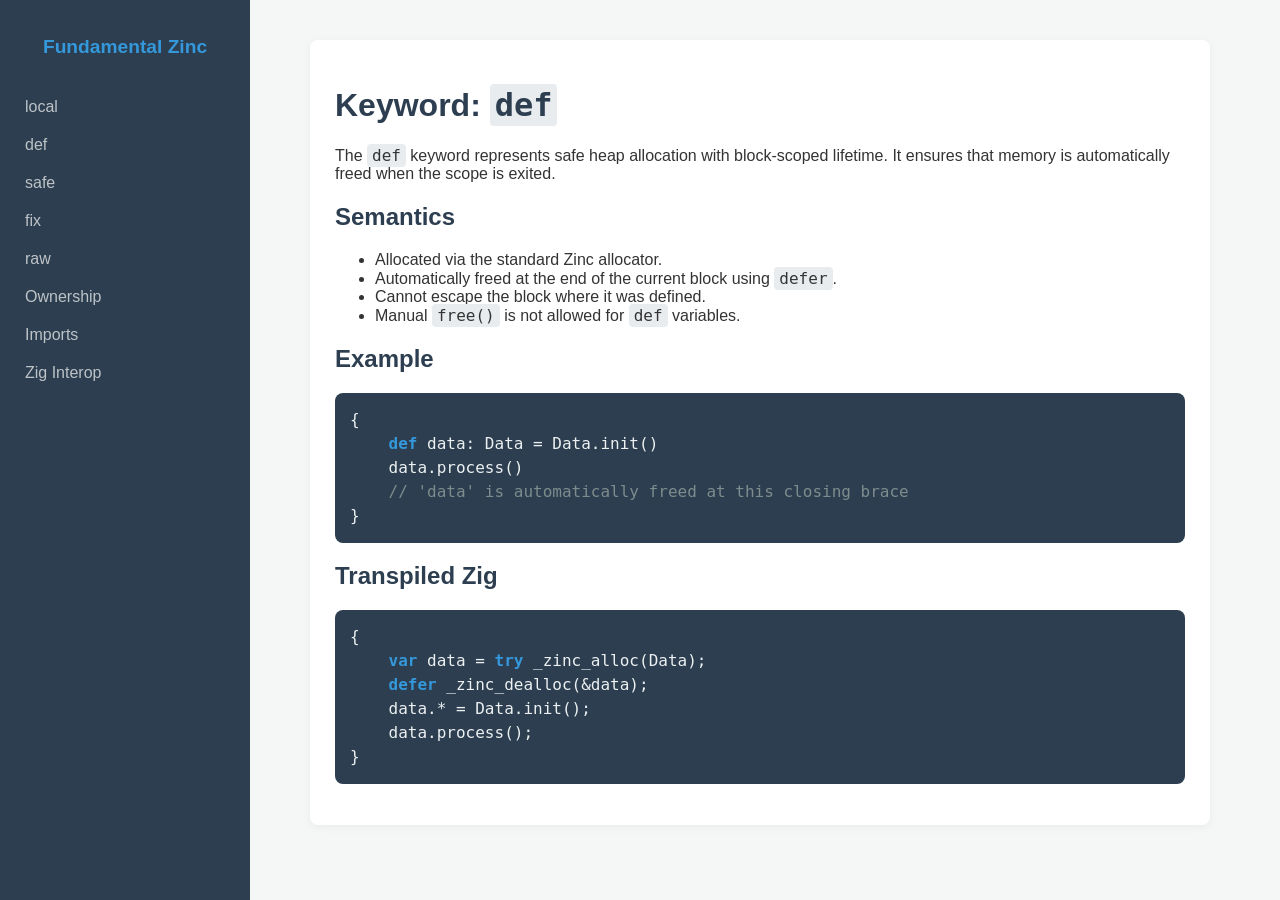
==== docs/keywords/def.html @ 9520e179 "Expand Fundamental Zinc documentation and finalize FZC. - Refactored documentation into a multi-file" ====
<!DOCTYPE html>
<html lang="en">
<head>
    <meta charset="UTF-8">
    <meta name="viewport" content="width=device-width, initial-scale=1.0">
    <title>Zinc Documentation - def</title>
    <link rel="stylesheet" href="../style.css">
</head>
<body>
    <nav>
        <h2><a href="../index.html">Fundamental Zinc</a></h2>
        <ul>
            <li><a href="local.html">local</a></li>
            <li><a href="def.html">def</a></li>
            <li><a href="safe.html">safe</a></li>
            <li><a href="fix.html">fix</a></li>
            <li><a href="raw.html">raw</a></li>
            <li><a href="ownership.html">Ownership</a></li>
            <li><a href="imports.html">Imports</a></li>
            <li><a href="zig.html">Zig Interop</a></li>
        </ul>
    </nav>
    <main>
        <div class="card">
            <h1>Keyword: <code>def</code></h1>
            <p>The <code>def</code> keyword represents safe heap allocation with block-scoped lifetime. It ensures that memory is automatically freed when the scope is exited.</p>

            <h2>Semantics</h2>
            <ul>
                <li>Allocated via the standard Zinc allocator.</li>
                <li>Automatically freed at the end of the current block using <code>defer</code>.</li>
                <li>Cannot escape the block where it was defined.</li>
                <li>Manual <code>free()</code> is not allowed for <code>def</code> variables.</li>
            </ul>

            <h2>Example</h2>
            <pre>{
    <span class="keyword">def</span> data: Data = Data.init()
    data.process()
    <span class="comment">// 'data' is automatically freed at this closing brace</span>
}</pre>

            <h2>Transpiled Zig</h2>
            <pre>{
    <span class="keyword">var</span> data = <span class="keyword">try</span> _zinc_alloc(Data);
    <span class="keyword">defer</span> _zinc_dealloc(&data);
    data.* = Data.init();
    data.process();
}</pre>
        </div>
    </main>
</body>
</html>
---- docs/style.css ----
:root {
    --primary-color: #3498db;
    --secondary-color: #2c3e50;
    --bg-color: #f4f7f6;
    --text-color: #333;
    --code-bg: #e8ecef;
    --sidebar-width: 250px;
}
body {
    font-family: 'Segoe UI', Tahoma, Geneva, Verdana, sans-serif;
    margin: 0;
    display: flex;
    background-color: var(--bg-color);
    color: var(--text-color);
}
nav {
    width: var(--sidebar-width);
    background-color: var(--secondary-color);
    color: white;
    height: 100vh;
    position: fixed;
    overflow-y: auto;
    padding: 20px 0;
}
nav h2 {
    text-align: center;
    margin-bottom: 30px;
    font-size: 1.2rem;
    color: var(--primary-color);
}
nav h2 a {
    color: var(--primary-color);
    text-decoration: none;
}
nav ul {
    list-style: none;
    padding: 0;
}
nav ul li {
    padding: 10px 25px;
}
nav ul li a {
    color: #bdc3c7;
    text-decoration: none;
    transition: 0.3s;
    display: block;
}
nav ul li a:hover {
    color: white;
    padding-left: 5px;
}
main {
    margin-left: var(--sidebar-width);
    padding: 40px 60px;
    max-width: 900px;
}
h1, h2, h3 {
    color: var(--secondary-color);
}
.card {
    background: white;
    padding: 25px;
    margin-bottom: 30px;
    border-radius: 8px;
    box-shadow: 0 2px 10px rgba(0,0,0,0.05);
}
code {
    background-color: var(--code-bg);
    padding: 2px 5px;
    border-radius: 4px;
    font-family: 'Consolas', monospace;
}
pre {
    background-color: var(--secondary-color);
    color: #ecf0f1;
    padding: 15px;
    border-radius: 8px;
    overflow-x: auto;
    font-family: 'Consolas', monospace;
    line-height: 1.5;
}
.keyword { color: #3498db; font-weight: bold; }
.comment { color: #7f8c8d; }
.string { color: #e67e22; }
footer {
    margin-top: 50px;
    text-align: center;
    color: #7f8c8d;
    font-size: 0.9rem;
}
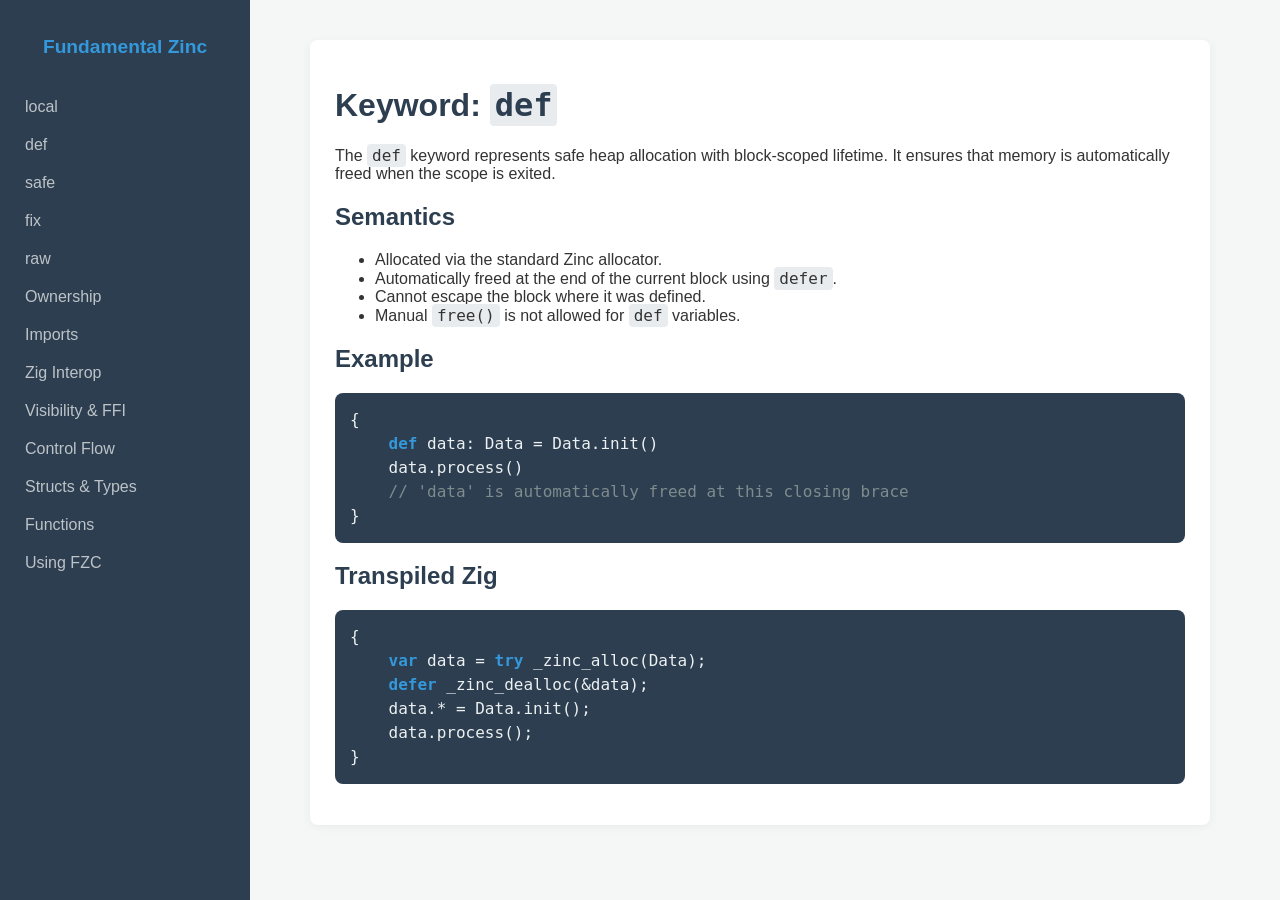
==== commit 46a1af85: "Finalize Fundamental Zinc Compiler (FZC) with struct literals and expanded docs. - Implemented struc" ====
--- a/docs/keywords/def.html
+++ b/docs/keywords/def.html
@@ -9,7 +9,7 @@
 <body>
     <nav>
         <h2><a href="../index.html">Fundamental Zinc</a></h2>
-        <ul>
+                <ul>
             <li><a href="local.html">local</a></li>
             <li><a href="def.html">def</a></li>
             <li><a href="safe.html">safe</a></li>
@@ -18,6 +18,11 @@
             <li><a href="ownership.html">Ownership</a></li>
             <li><a href="imports.html">Imports</a></li>
             <li><a href="zig.html">Zig Interop</a></li>
+            <li><a href="visibility_ffi.html">Visibility & FFI</a></li>
+            <li><a href="control_flow.html">Control Flow</a></li>
+            <li><a href="structs_types.html">Structs & Types</a></li>
+            <li><a href="functions.html">Functions</a></li>
+            <li><a href="fzc.html">Using FZC</a></li>
         </ul>
     </nav>
     <main>
